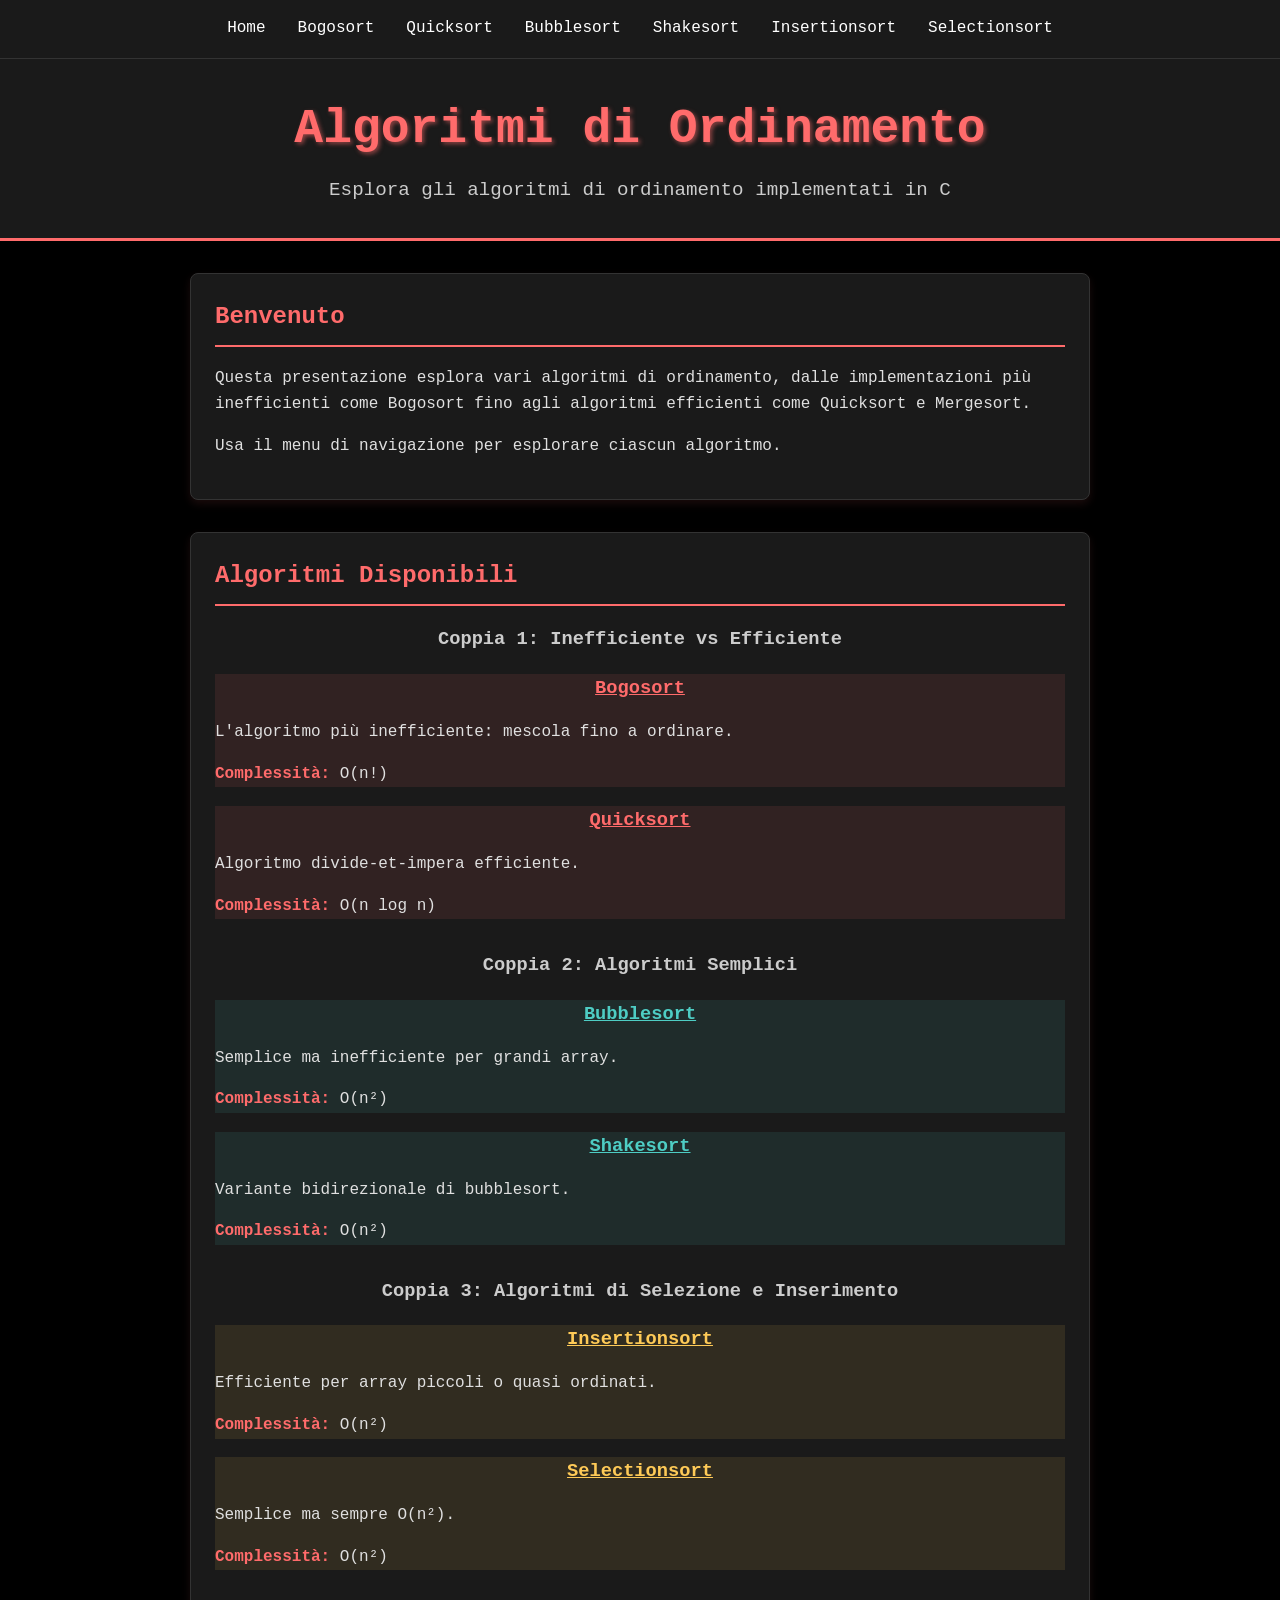
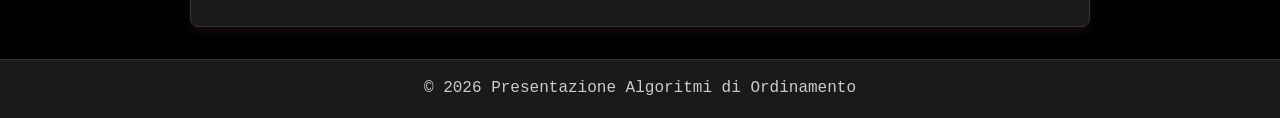
==== index.html @ a1c002b3 "tutti i file" ====
<!DOCTYPE html>
<html lang="it">
<head>
    <meta charset="UTF-8">
    <meta name="viewport" content="width=device-width, initial-scale=1.0">
    <title>Home - Algoritmi di Ordinamento</title>
    <link rel="stylesheet" href="styles.css">
</head>
<body>
    <nav>
        <ul>
            <li><a href="index.html">Home</a></li>
            <li><a href="bogosort.html">Bogosort</a></li>
            <li><a href="quicksort.html">Quicksort</a></li>
            <li><a href="bubblesort.html">Bubblesort</a></li>
            <li><a href="shakesort.html">Shakesort</a></li>
            <li><a href="insertionsort.html">Insertionsort</a></li>
            <li><a href="selectionsort.html">Selectionsort</a></li>
        </ul>
    </nav>

    <header>
        <h1>Algoritmi di Ordinamento</h1>
        <p>Esplora gli algoritmi di ordinamento implementati in C</p>
    </header>

    <main>
        <section id="introduzione">
            <h2>Benvenuto</h2>
            <p>Questa presentazione esplora vari algoritmi di ordinamento, dalle implementazioni più inefficienti come Bogosort fino agli algoritmi efficienti come Quicksort e Mergesort.</p>
            <p>Usa il menu di navigazione per esplorare ciascun algoritmo.</p>
        </section>

        <section id="algoritmi">
            <h2>Algoritmi Disponibili</h2>
            <div class="algoritmo-coppia">
                <h3>Coppia 1: Inefficiente vs Efficiente</h3>
                <div class="algoritmo-grid">
                    <div class="algoritmo-card coppia1">
                        <h3><a href="bogosort.html">Bogosort</a></h3>
                        <p>L'algoritmo più inefficiente: mescola fino a ordinare.</p>
                        <p><strong>Complessità:</strong> O(n!)</p>
                    </div>
                    <div class="algoritmo-card coppia1">
                        <h3><a href="quicksort.html">Quicksort</a></h3>
                        <p>Algoritmo divide-et-impera efficiente.</p>
                        <p><strong>Complessità:</strong> O(n log n)</p>
                    </div>
                </div>
            </div>
            <div class="algoritmo-coppia">
                <h3>Coppia 2: Algoritmi Semplici</h3>
                <div class="algoritmo-grid">
                    <div class="algoritmo-card coppia2">
                        <h3><a href="bubblesort.html">Bubblesort</a></h3>
                        <p>Semplice ma inefficiente per grandi array.</p>
                        <p><strong>Complessità:</strong> O(n²)</p>
                    </div>
                    <div class="algoritmo-card coppia2">
                        <h3><a href="shakesort.html">Shakesort</a></h3>
                        <p>Variante bidirezionale di bubblesort.</p>
                        <p><strong>Complessità:</strong> O(n²)</p>
                    </div>
                </div>
            </div>
            <div class="algoritmo-coppia">
                <h3>Coppia 3: Algoritmi di Selezione e Inserimento</h3>
                <div class="algoritmo-grid">
                    <div class="algoritmo-card coppia3">
                        <h3><a href="insertionsort.html">Insertionsort</a></h3>
                        <p>Efficiente per array piccoli o quasi ordinati.</p>
                        <p><strong>Complessità:</strong> O(n²)</p>
                    </div>
                    <div class="algoritmo-card coppia3">
                        <h3><a href="selectionsort.html">Selectionsort</a></h3>
                        <p>Semplice ma sempre O(n²).</p>
                        <p><strong>Complessità:</strong> O(n²)</p>
                    </div>
                </div>
            </div>
        </section>
    </main>

    <footer>
        <p>&copy; 2026 Presentazione Algoritmi di Ordinamento</p>
    </footer>
</body>
</html>
---- styles.css ----
/* Stili per il sito di presentazione degli algoritmi di ordinamento - Tema Scuro */

body {
    font-family: 'Courier New', monospace;
    line-height: 1.6;
    margin: 0;
    padding: 0;
    background-color: #000000;
    color: #ffffff;
}

nav {
    background-color: #1a1a1a;
    border-bottom: 1px solid #333333;
}

nav ul {
    list-style: none;
    margin: 0;
    padding: 0;
    display: flex;
    justify-content: center;
}

nav li {
    margin: 0;
}

nav a {
    display: block;
    padding: 1rem;
    color: #ffffff;
    text-decoration: none;
    transition: background-color 0.3s;
}

nav a:hover {
    background-color: #333333;
}

header {
    background-color: #1a1a1a;
    color: #ff6b6b;
    text-align: center;
    padding: 2rem 0;
    border-bottom: 3px solid #ff6b6b;
}

header h1 {
    margin: 0;
    font-size: 3rem;
    text-shadow: 2px 2px 4px rgba(255, 107, 107, 0.5);
}

header p {
    font-size: 1.2rem;
    margin: 0.5rem 0 0 0;
    color: #cccccc;
}

main {
    max-width: 900px;
    margin: 2rem auto;
    padding: 0 1rem;
}

section {
    background-color: #1a1a1a;
    margin-bottom: 2rem;
    padding: 1.5rem;
    border-radius: 8px;
    border: 1px solid #333333;
    box-shadow: 0 4px 8px rgba(255, 107, 107, 0.1);
}

section h2 {
    color: #ff6b6b;
    border-bottom: 2px solid #ff6b6b;
    padding-bottom: 0.5rem;
    margin-top: 0;
}

section p {
    margin: 1rem 0;
    color: #e0e0e0;
}

.algoritmo-coppia {
    margin-bottom: 2rem;
}

.algoritmo-coppia h3 {
    color: #cccccc;
    margin-bottom: 1rem;
    text-align: center;
}

.algoritmo-card.coppia1 {
    border-color: #ff6b6b;
    background-color: rgba(255, 107, 107, 0.1);
}

.algoritmo-card.coppia1 h3 a {
    color: #ff6b6b;
}

.algoritmo-card.coppia2 {
    border-color: #4ecdc4;
    background-color: rgba(78, 205, 196, 0.1);
}

.algoritmo-card.coppia2 h3 a {
    color: #4ecdc4;
}

.algoritmo-card.coppia3 {
    border-color: #feca57;
    background-color: rgba(254, 202, 87, 0.1);
}

.algoritmo-card.coppia3 h3 a {
    color: #feca57;
}

code {
    background-color: #2a2a2a;
    padding: 0.2rem 0.4rem;
    border-radius: 4px;
    font-family: 'Courier New', monospace;
    color: #4ecdc4;
}

pre {
    background-color: #2a2a2a;
    padding: 1rem;
    border-radius: 8px;
    overflow-x: auto;
    border: 1px solid #444444;
    margin: 1rem 0;
}

pre code {
    background-color: transparent;
    padding: 0;
    color: #4ecdc4;
}

strong {
    color: #ff6b6b;
    font-weight: bold;
}

em {
    color: #feca57;
    font-style: italic;
}

footer {
    background-color: #1a1a1a;
    color: #cccccc;
    text-align: center;
    padding: 1rem 0;
    margin-top: 2rem;
    border-top: 1px solid #333333;
}

footer p {
    margin: 0;
}

/* Visualizzazione Sorting */
#visualization-container {
    margin: 2rem 0;
    padding: 1rem;
    background-color: #1a1a1a;
    border-radius: 8px;
    border: 1px solid #333333;
}

#bars-container {
    position: relative;
    height: 300px;
    margin-bottom: 1rem;
    background-color: #000000;
    border-radius: 4px;
    overflow: hidden;
}

.bar {
    position: absolute;
    bottom: 0;
    background-color: #4ecdc4;
    border-radius: 2px 2px 0 0;
    transition: all 0.1s ease;
}

.bar.highlight {
    background-color: #ff6b6b;
    box-shadow: 0 0 10px rgba(255, 107, 107, 0.5);
}

#controls {
    display: flex;
    flex-wrap: wrap;
    gap: 1rem;
    align-items: center;
    justify-content: center;
    margin-bottom: 1rem;
}

.control-group {
    display: flex;
    flex-direction: column;
    align-items: center;
    gap: 0.5rem;
}

.control-group label {
    color: #cccccc;
    font-size: 0.9rem;
    font-family: 'Courier New', monospace;
}

.control-group input[type="range"] {
    width: 120px;
    height: 6px;
    border-radius: 3px;
    background: #444444;
    outline: none;
    -webkit-appearance: none;
}

.control-group input[type="range"]::-webkit-slider-thumb {
    -webkit-appearance: none;
    appearance: none;
    width: 16px;
    height: 16px;
    border-radius: 50%;
    background: #4ecdc4;
    cursor: pointer;
}

.control-group input[type="range"]::-moz-range-thumb {
    width: 16px;
    height: 16px;
    border-radius: 50%;
    background: #4ecdc4;
    cursor: pointer;
    border: none;
}

.control-group .value-display {
    color: #4ecdc4;
    font-size: 0.8rem;
    font-family: 'Courier New', monospace;
    min-width: 96px;
    display: inline-block;
    white-space: nowrap;
    text-align: center;
    font-variant-numeric: tabular-nums;
    letter-spacing: 0.05em;
    text-shadow: 0 0 4px rgba(63, 209, 255, 0.35);
}

.speed-control-group.on-fire .value-display {
    color: #c0ffff;
    text-shadow: 0 0 12px rgba(88, 232, 255, 0.9);
}

#controls button {
    padding: 0.5rem 1rem;
    background-color: #2a2a2a;
    color: #ffffff;
    border: 1px solid #444444;
    border-radius: 4px;
    cursor: pointer;
    font-family: 'Courier New', monospace;
    transition: background-color 0.3s;
}

.super-mode-btn {
        background: linear-gradient(90deg, transparent 0%, #1db9ff 50%, #02b7ff 100%);
        background-size: 200% 100%;
        color: #ffffff !important;
        font-weight: bold;
        font-size: 1.1rem;
        border: 2px solid #00b6ff;
        box-shadow: 0 0 24px rgba(0, 176, 255, 0.5);
        animation: superFade 3s ease-in-out infinite;
        position: relative;
        overflow: hidden;
    }

    .super-mode-btn::before {
        content: '';
        position: absolute;
        top: 0;
        right: -100%;
        width: 100%;
        height: 100%;
        background: linear-gradient(270deg, transparent, rgba(255, 255, 255, 0.6), transparent);
        transition: right 0.8s ease-in-out;
    }

    .super-mode-btn:hover::before {
        right: 100%;
    }

    .super-mode-btn:hover {
        transform: scale(1.05);
        box-shadow: 0 0 34px rgba(0, 186, 255, 0.9);
    }

    .super-mode-btn.active {
        background: linear-gradient(90deg, #00d8ff 0%, #60e7ff 50%, #00b7ff 100%);
        animation: superFadeActive 1s ease-in-out infinite;
        box-shadow: 0 0 48px rgba(0, 191, 255, 1);
    }

    .super-mode-btn::after {
        content: '';
        position: absolute;
        left: 50%;
        bottom: -6px;
        width: 30px;
        height: 16px;
        transform: translateX(-50%);
        background: radial-gradient(circle at 50% 0, rgba(196, 255, 255, 0.96), rgba(0, 168, 255, 0.5) 45%, transparent 75%);
        filter: blur(3px);
        opacity: 0;
        transition: opacity 0.25s ease;
    }

    .super-mode-btn.active::after {
        opacity: 1;
        animation: superFlame 0.45s ease-in-out infinite alternate;
    }

    @keyframes superFlame {
        from {
            transform: translateX(-50%) scale(1) translateY(0);
            opacity: 0.85;
        }
        to {
            transform: translateX(-50%) scale(1.08) translateY(3px);
            opacity: 1;
        }
    }

.cancel-btn {
    background-color: #660000;
    color: #ffffff;
    border: 2px solid #ff3333;
    box-shadow: 0 0 15px rgba(255, 51, 51, 0.5);
}

.cancel-btn:disabled {
    opacity: 0.4;
    cursor: not-allowed;
}

.speed-control-group {
    position: relative;
    width: 140px;
    padding-bottom: 28px;
}

#speed-target {
    display: none;
    position: absolute;
    bottom: 0;
    left: 0;
    width: 100%;
    height: 24px;
    margin-top: 0;
    pointer-events: none;
}

.speed-control-group.on-fire #speed-target {
    display: block;
}

#speed-line {
    display: none !important;
}

#rocket {
    position: absolute;
    left: -40px;
    top: 50%;
    transform: translateY(-50%);
    font-size: 2rem;
    opacity: 0;
    transition: opacity 0.2s ease;
    text-shadow: 0 0 10px rgba(92, 216, 255, 0.9);
}

#rocket.launch {
    animation: launchRocket 1.2s ease-in-out forwards;
    opacity: 1;
}

#fire-burst {
    position: absolute;
    width: 42px;
    height: 42px;
    border-radius: 50%;
    background: radial-gradient(circle, rgba(180, 245, 255, 1) 0%, rgba(84, 218, 255, 0.95) 35%, rgba(0, 144, 255, 0.75) 70%, transparent 100%);
    left: 92%;
    top: 50%;
    transform: translate(-50%, -50%) scale(0);
    pointer-events: none;
    box-shadow: 0 0 28px rgba(0, 180, 255, 0.8), 0 0 54px rgba(72, 220, 255, 0.35);
    border: 1px solid rgba(125, 225, 255, 0.4);
}

#fire-burst.explode {
    animation: explodeFire 0.9s ease-out forwards;
}

@keyframes launchRocket {
    0% {
        left: -48px;
        opacity: 0;
        transform: translateY(-50%) rotate(0deg);
    }
    15% {
        opacity: 1;
    }
    70% {
        left: 80%;
        opacity: 1;
        transform: translateY(-50%) rotate(10deg);
    }
    90% {
        left: 90%;
        opacity: 1;
        transform: translateY(-50%) rotate(15deg);
    }
    100% {
        left: 92%;
        opacity: 1;
        transform: translateY(-50%) rotate(15deg);
    }
}

@keyframes explodeFire {
    0% {
        transform: translate(-50%, -50%) scale(0);
        opacity: 1;
    }
    50% {
        transform: translate(-50%, -50%) scale(1.4);
        opacity: 0.8;
    }
    100% {
        transform: translate(-50%, -50%) scale(0);
        opacity: 0;
    }
}

@keyframes superFade {
    0% {
        background-position: 200% 0;
        box-shadow: 0 0 24px rgba(0, 166, 255, 0.5);
    }
    50% {
        background-position: 100% 0;
        box-shadow: 0 0 38px rgba(0, 191, 255, 0.75);
    }
    100% {
        background-position: 0% 0;
        box-shadow: 0 0 24px rgba(0, 166, 255, 0.5);
    }
}

@keyframes superFadeActive {
    0% {
        background-position: 0% 0;
        box-shadow: 0 0 48px rgba(0, 188, 255, 0.95);
        filter: brightness(1.4);
    }
    50% {
        background-position: 100% 0;
        box-shadow: 0 0 72px rgba(0, 218, 255, 1);
        filter: brightness(1.95);
    }
    100% {
        background-position: 200% 0;
        box-shadow: 0 0 48px rgba(0, 188, 255, 0.95);
        filter: brightness(1.4);
    }
}

@keyframes speedLinePulse {
    0% {
        transform: translateY(-50%) scaleX(0.98);
        box-shadow: 0 0 16px rgba(0, 166, 255, 0.5), inset 0 0 10px rgba(34, 188, 255, 0.3);
    }
    100% {
        transform: translateY(-50%) scaleX(1.02);
        box-shadow: 0 0 28px rgba(0, 210, 255, 0.85), inset 0 0 20px rgba(34, 188, 255, 0.55);
    }
}

#controls button:hover {
    background-color: #444444;
}

#status {
    color: #cccccc;
    font-style: italic;
    margin-top: 0.5rem;
}

.super-status {
    font-size: 1.5em;
    color: #00ffff;
    text-shadow: 0 0 10px #00ffff;
    font-weight: bold;
    font-style: normal;
}

/* Responsive design */
@media (max-width: 600px) {
    nav ul {
        flex-direction: column;
        align-items: center;
    }

    nav li {
        margin: 0.25rem 0;
    }

    header h1 {
        font-size: 2.5rem;
    }

    main {
        margin: 1rem auto;
        padding: 0 0.5rem;
    }

    section {
        padding: 1rem;
    }

    .algoritmo-grid {
        grid-template-columns: 1fr;
    }

    pre {
        font-size: 0.9rem;
    }

    #bars-container {
        height: 200px;
    }

    #controls {
        flex-direction: column;
        gap: 0.5rem;
    }

    .control-group {
        width: 100%;
        max-width: 250px;
    }

    .control-group input[type="range"] {
        width: 100%;
    }

    #controls button {
        width: 100%;
        max-width: 200px;
    }

    .super-mode-btn {
        font-size: 1rem !important;
        padding: 0.4rem 0.8rem !important;
    }
}
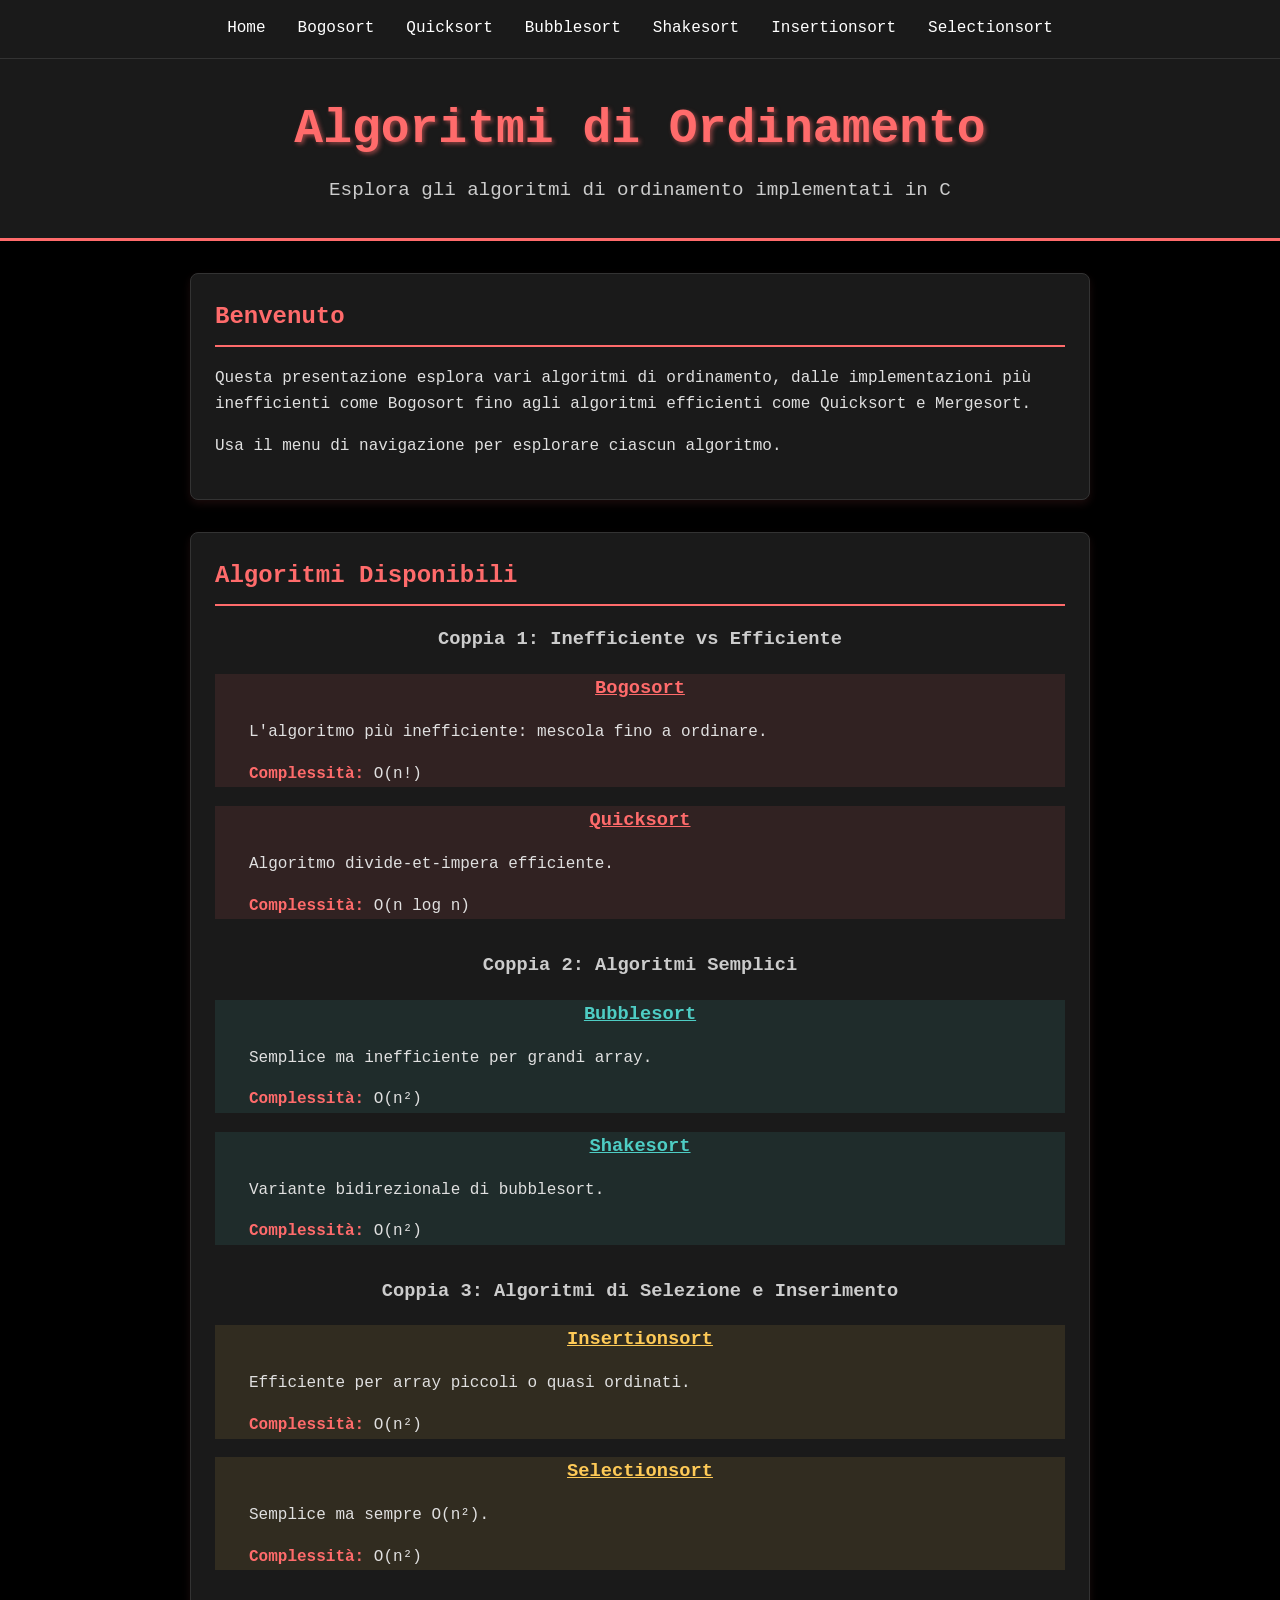
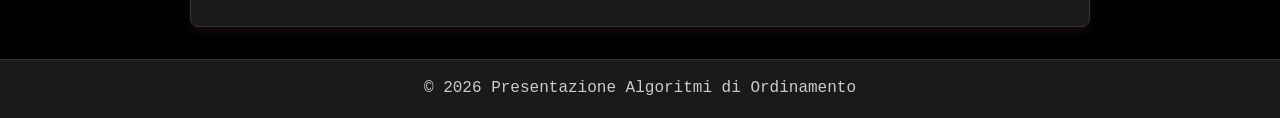
==== commit c11c6bb9: "Sistemazione margini in index" ====
--- a/index.html
+++ b/index.html
@@ -38,13 +38,13 @@
                 <div class="algoritmo-grid">
                     <div class="algoritmo-card coppia1">
                         <h3><a href="bogosort.html">Bogosort</a></h3>
-                        <p>L'algoritmo più inefficiente: mescola fino a ordinare.</p>
-                        <p><strong>Complessità:</strong> O(n!)</p>
+                        <p class="descrizione">L'algoritmo più inefficiente: mescola fino a ordinare.</p>
+                        <p class="descrizione"><strong>Complessità:</strong> O(n!)</p>
                     </div>
                     <div class="algoritmo-card coppia1">
                         <h3><a href="quicksort.html">Quicksort</a></h3>
-                        <p>Algoritmo divide-et-impera efficiente.</p>
-                        <p><strong>Complessità:</strong> O(n log n)</p>
+                        <p class="descrizione">Algoritmo divide-et-impera efficiente.</p>
+                        <p class="descrizione"><strong>Complessità:</strong> O(n log n)</p>
                     </div>
                 </div>
             </div>
@@ -53,13 +53,13 @@
                 <div class="algoritmo-grid">
                     <div class="algoritmo-card coppia2">
                         <h3><a href="bubblesort.html">Bubblesort</a></h3>
-                        <p>Semplice ma inefficiente per grandi array.</p>
-                        <p><strong>Complessità:</strong> O(n²)</p>
+                        <p class="descrizione">Semplice ma inefficiente per grandi array.</p>
+                        <p class="descrizione"><strong>Complessità:</strong> O(n²)</p>
                     </div>
                     <div class="algoritmo-card coppia2">
                         <h3><a href="shakesort.html">Shakesort</a></h3>
-                        <p>Variante bidirezionale di bubblesort.</p>
-                        <p><strong>Complessità:</strong> O(n²)</p>
+                        <p class="descrizione">Variante bidirezionale di bubblesort.</p>
+                        <p class="descrizione"><strong>Complessità:</strong> O(n²)</p>
                     </div>
                 </div>
             </div>
@@ -68,13 +68,13 @@
                 <div class="algoritmo-grid">
                     <div class="algoritmo-card coppia3">
                         <h3><a href="insertionsort.html">Insertionsort</a></h3>
-                        <p>Efficiente per array piccoli o quasi ordinati.</p>
-                        <p><strong>Complessità:</strong> O(n²)</p>
+                        <p class="descrizione">Efficiente per array piccoli o quasi ordinati.</p>
+                        <p class="descrizione"><strong>Complessità:</strong> O(n²)</p>
                     </div>
                     <div class="algoritmo-card coppia3">
                         <h3><a href="selectionsort.html">Selectionsort</a></h3>
-                        <p>Semplice ma sempre O(n²).</p>
-                        <p><strong>Complessità:</strong> O(n²)</p>
+                        <p class="descrizione">Semplice ma sempre O(n²).</p>
+                        <p class="descrizione"><strong>Complessità:</strong> O(n²)</p>
                     </div>
                 </div>
             </div>
--- a/styles.css
+++ b/styles.css
@@ -227,7 +227,6 @@
     border-radius: 3px;
     background: #444444;
     outline: none;
-    -webkit-appearance: none;
 }
 
 .control-group input[type="range"]::-webkit-slider-thumb {
@@ -580,4 +579,8 @@
         font-size: 1rem !important;
         padding: 0.4rem 0.8rem !important;
     }
+}
+
+.descrizione{
+    margin-left: 4%;
 }
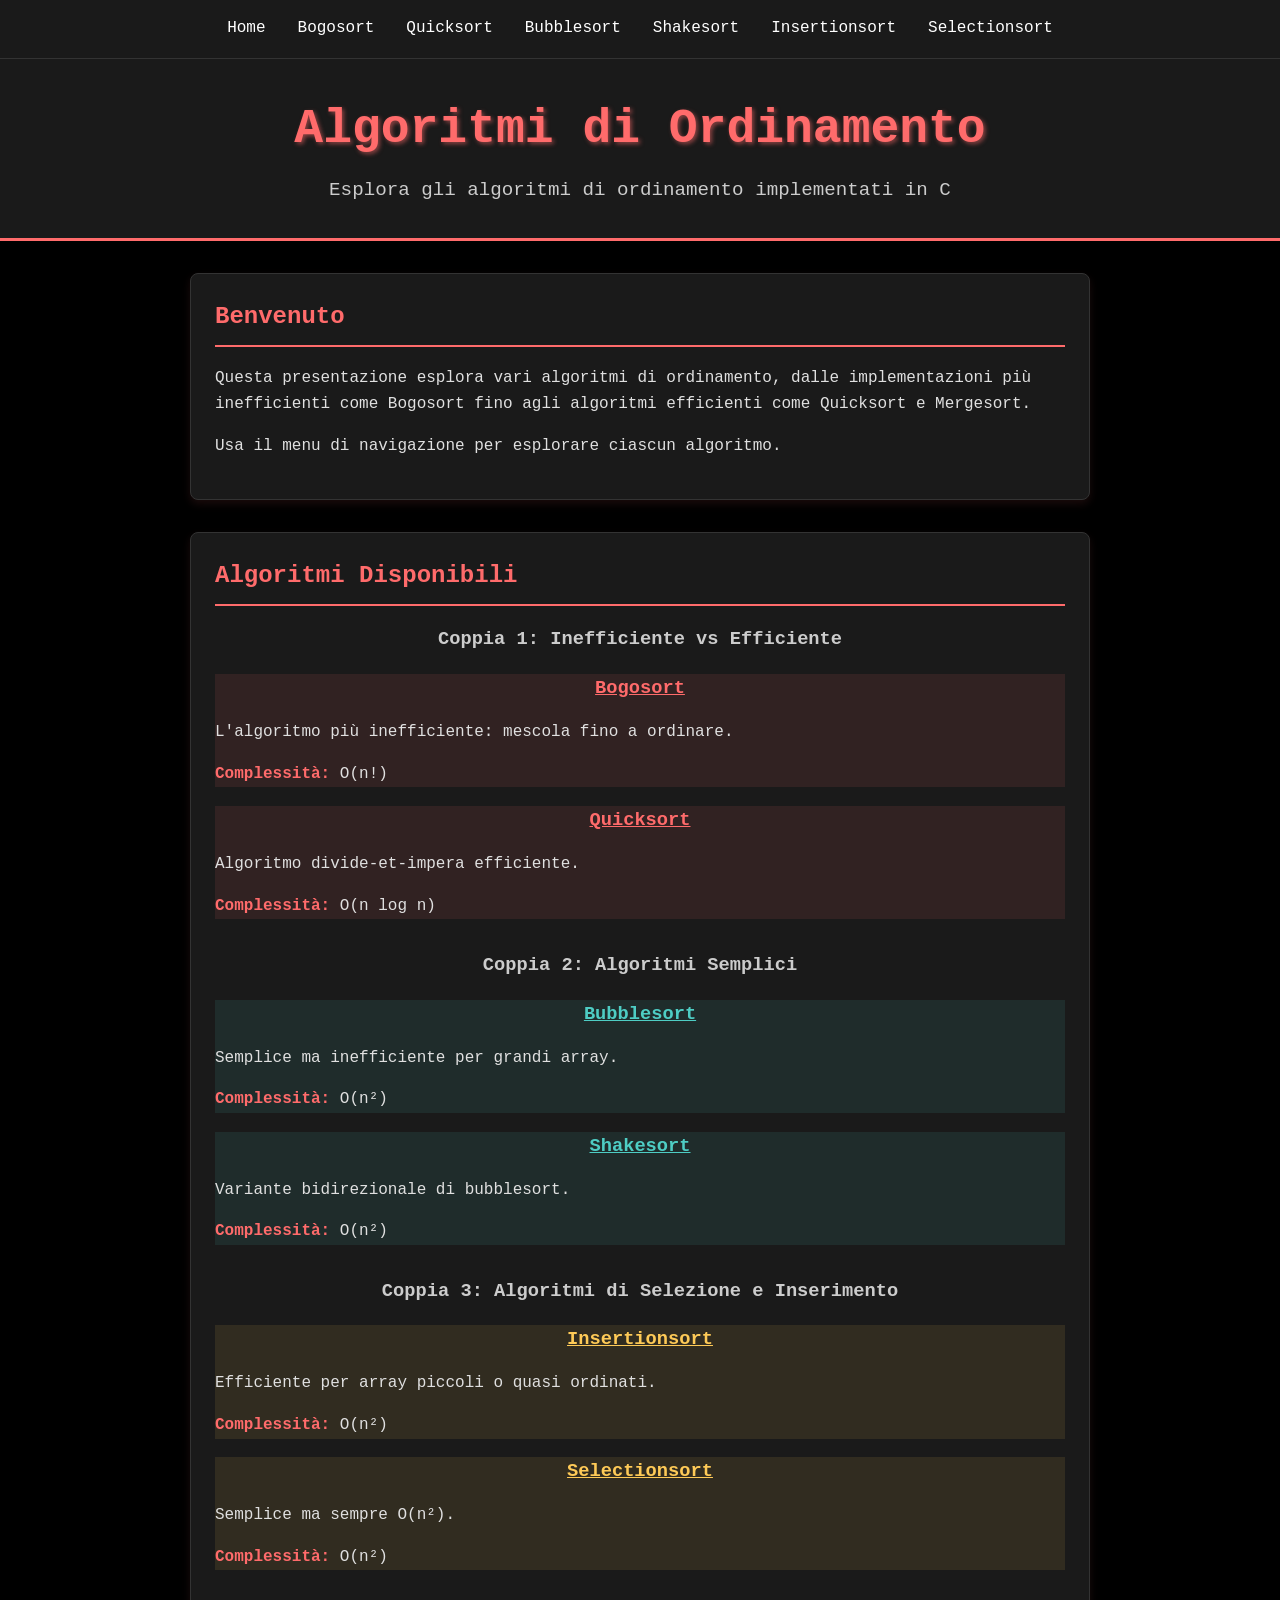
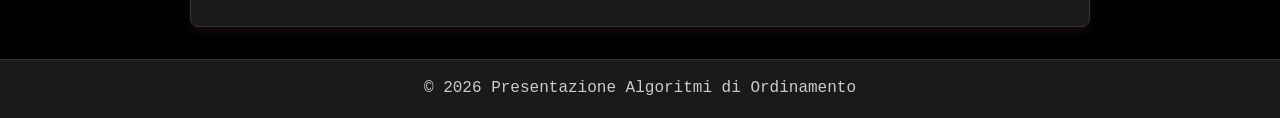
==== commit 04ae6b48: "nuovo branch per sicurezza" ====
--- a/index.html
+++ b/index.html
@@ -38,13 +38,13 @@
                 <div class="algoritmo-grid">
                     <div class="algoritmo-card coppia1">
                         <h3><a href="bogosort.html">Bogosort</a></h3>
-                        <p class="descrizione">L'algoritmo più inefficiente: mescola fino a ordinare.</p>
-                        <p class="descrizione"><strong>Complessità:</strong> O(n!)</p>
+                        <p>L'algoritmo più inefficiente: mescola fino a ordinare.</p>
+                        <p><strong>Complessità:</strong> O(n!)</p>
                     </div>
                     <div class="algoritmo-card coppia1">
                         <h3><a href="quicksort.html">Quicksort</a></h3>
-                        <p class="descrizione">Algoritmo divide-et-impera efficiente.</p>
-                        <p class="descrizione"><strong>Complessità:</strong> O(n log n)</p>
+                        <p>Algoritmo divide-et-impera efficiente.</p>
+                        <p><strong>Complessità:</strong> O(n log n)</p>
                     </div>
                 </div>
             </div>
@@ -53,13 +53,13 @@
                 <div class="algoritmo-grid">
                     <div class="algoritmo-card coppia2">
                         <h3><a href="bubblesort.html">Bubblesort</a></h3>
-                        <p class="descrizione">Semplice ma inefficiente per grandi array.</p>
-                        <p class="descrizione"><strong>Complessità:</strong> O(n²)</p>
+                        <p>Semplice ma inefficiente per grandi array.</p>
+                        <p><strong>Complessità:</strong> O(n²)</p>
                     </div>
                     <div class="algoritmo-card coppia2">
                         <h3><a href="shakesort.html">Shakesort</a></h3>
-                        <p class="descrizione">Variante bidirezionale di bubblesort.</p>
-                        <p class="descrizione"><strong>Complessità:</strong> O(n²)</p>
+                        <p>Variante bidirezionale di bubblesort.</p>
+                        <p><strong>Complessità:</strong> O(n²)</p>
                     </div>
                 </div>
             </div>
@@ -68,13 +68,13 @@
                 <div class="algoritmo-grid">
                     <div class="algoritmo-card coppia3">
                         <h3><a href="insertionsort.html">Insertionsort</a></h3>
-                        <p class="descrizione">Efficiente per array piccoli o quasi ordinati.</p>
-                        <p class="descrizione"><strong>Complessità:</strong> O(n²)</p>
+                        <p>Efficiente per array piccoli o quasi ordinati.</p>
+                        <p><strong>Complessità:</strong> O(n²)</p>
                     </div>
                     <div class="algoritmo-card coppia3">
                         <h3><a href="selectionsort.html">Selectionsort</a></h3>
-                        <p class="descrizione">Semplice ma sempre O(n²).</p>
-                        <p class="descrizione"><strong>Complessità:</strong> O(n²)</p>
+                        <p>Semplice ma sempre O(n²).</p>
+                        <p><strong>Complessità:</strong> O(n²)</p>
                     </div>
                 </div>
             </div>
--- a/styles.css
+++ b/styles.css
@@ -1,4 +1,166 @@
 /* Stili per il sito di presentazione degli algoritmi di ordinamento - Tema Scuro */
+
+/* ═══════════════════════════════════════════════════
+   BOGOSORT-SPECIFIC EFFECTS (moved from bogosort.html)
+   ═══════════════════════════════════════════════════ */
+
+/* ═══════════════════════════════════════════════════
+   FREE-FLYING ROCKET  (position:fixed, full viewport)
+   CSS vars --tx / --ty set by JS from getBoundingClientRect
+══════════════════════════════════════════════════════ */
+.fly-rocket-el {
+    position: fixed;
+    font-size: 3.4rem;
+    z-index: 9999;
+    pointer-events: none;
+    transform-origin: center center;
+    will-change: transform, opacity, filter;
+    filter:
+        drop-shadow(0 0 16px #ffcc00)
+        drop-shadow(0 0 32px #ff6600)
+        drop-shadow(0 0  8px #ffffff);
+    animation: flyRocketPath 2.1s cubic-bezier(0.22, 0.61, 0.36, 1) forwards;
+}
+
+@keyframes flyRocketPath {
+    /* ── Enter from the left ── */
+    0%  {
+        transform: translate(0px, 0px) rotate(-20deg) scale(1.7);
+        opacity: 0;
+        filter: drop-shadow(0 0 6px #ffcc00);
+    }
+    4%  { opacity: 1; }
+
+    /* ── Climb hard, arcing upward ── */
+    20% {
+        transform: translate(calc(var(--tx)*0.18), -240px) rotate(-85deg) scale(2.1);
+        filter: drop-shadow(0 0 20px #ffcc00) drop-shadow(0 0 40px #ff4400);
+    }
+
+    /* ── Crest — tip over the top ── */
+    40% {
+        transform: translate(calc(var(--tx)*0.46), -310px) rotate(-180deg) scale(2.2);
+        filter: drop-shadow(0 0 26px #ff9900) drop-shadow(0 0 52px #ff2200);
+    }
+
+    /* ── Diving, picking up speed ── */
+    62% {
+        transform: translate(calc(var(--tx)*0.74), calc(var(--ty)*0.15 - 100px)) rotate(-255deg) scale(1.8);
+        filter: drop-shadow(0 0 22px #ff6600) drop-shadow(0 0 44px #ff0000);
+    }
+
+    /* ── Final approach, screaming toward target ── */
+    85% {
+        transform: translate(calc(var(--tx)*0.94), calc(var(--ty)*0.88)) rotate(-300deg) scale(1.2);
+        filter: drop-shadow(0 0 30px #ff4400) drop-shadow(0 0 60px #ff0000) drop-shadow(0 0 10px #fff);
+    }
+
+    /* ── IMPACT ── */
+    100% {
+        transform: translate(var(--tx), var(--ty)) rotate(-330deg) scale(0.04);
+        opacity: 0;
+        filter: drop-shadow(0 0 60px #ffffff);
+    }
+}
+
+/* ═══════════════════════════════════════════════════
+   CRASH FLASH  (full-screen radial burst)
+══════════════════════════════════════════════════════ */
+.crash-flash-el {
+    position: fixed;
+    inset: 0;
+    background: rgba(56, 198, 255, 0.88);
+    z-index: 9998;
+    pointer-events: none;
+    animation: crashFlash 0.45s ease-out forwards;
+}
+@keyframes crashFlash {
+    0%   { opacity: 1; }
+    30%  { opacity: 0.5; }
+    100% { opacity: 0; }
+}
+
+/* ═══════════════════════════════════════════════════
+   CONTAINER SHAKE
+══════════════════════════════════════════════════════ */
+@keyframes containerShake {
+    0%,100% { transform: translate(0,0) rotate(0deg); }
+    8%  { transform: translate(-9px,-6px) rotate(-1.5deg); }
+    18% { transform: translate(11px, 7px) rotate( 1.2deg); }
+    27% { transform: translate(-7px, 5px) rotate(-0.9deg); }
+    36% { transform: translate( 9px,-6px) rotate( 0.9deg); }
+    46% { transform: translate(-6px, 4px) rotate(-0.5deg); }
+    55% { transform: translate( 6px,-3px) rotate( 0.5deg); }
+    66% { transform: translate(-4px, 2px) rotate(-0.3deg); }
+    77% { transform: translate( 3px,-2px) rotate( 0.2deg); }
+    88% { transform: translate(-1px, 1px) rotate(-0.1deg); }
+}
+#visualization-container.shaking {
+    animation: containerShake 0.7s ease-out forwards;
+}
+
+/* ═══════════════════════════════════════════════════
+   SPARKS
+══════════════════════════════════════════════════════ */
+.spark-el {
+    position: fixed;
+    border-radius: 50%;
+    pointer-events: none;
+    z-index: 9997;
+    animation: sparkFly var(--sdur, 0.75s) ease-out forwards;
+}
+@keyframes sparkFly {
+    0%   { transform: translate(0,0) scale(1.4); opacity: 1; }
+    55%  { opacity: 0.8; }
+    100% { transform: translate(var(--sx), var(--sy)) scale(0); opacity: 0; }
+}
+
+/* ═══════════════════════════════════════════════════
+   SLIDER ON FIRE — hide original speed target + line
+══════════════════════════════════════════════════════ */
+.speed-control-group.on-fire #speed-target { display: none; }
+
+.speed-control-group.on-fire #speed {
+    animation: sliderFireGlow 0.32s ease-in-out infinite alternate;
+    filter: drop-shadow(0 0 10px #43d8ff) drop-shadow(0 0 20px rgba(58, 216, 255, 0.8));
+}
+@keyframes sliderFireGlow {
+    from { filter: drop-shadow(0 0 8px #3ad8ff) drop-shadow(0 0 16px rgba(62, 213, 255, 0.7)); }
+    to   { filter: drop-shadow(0 0 18px #6bf2ff) drop-shadow(0 0 32px rgba(95, 240, 255, 0.9)); }
+}
+
+/* ═══════════════════════════════════════════════════
+   FLAME PARTICLES above slider
+══════════════════════════════════════════════════════ */
+#flames-wrapper {
+    display: none;
+    position: absolute;
+    left: -4px;
+    right: -4px;
+    top: 18px;
+    height: 56px;
+    transform: translateY(-100%);
+    pointer-events: none;
+    z-index: 20;
+    overflow: visible;
+    align-items: flex-end;
+    justify-content: space-around;
+}
+.speed-control-group.on-fire #flames-wrapper { display: flex; }
+
+.flame-p {
+    border-radius: 50% 50% 20% 20%;
+    background: linear-gradient(to top, rgba(34, 177, 255, 1) 0%, rgba(52, 219, 255, 1) 35%, rgba(172, 244, 255, 0.8) 72%, rgba(118, 233, 255, 0) 100%);
+    box-shadow: inset 0 0 8px rgba(59, 214, 255, 0.9), 0 0 18px rgba(44, 181, 255, 0.55);
+    transform-origin: bottom center;
+    animation: flameDance var(--fdur,0.4s) ease-in-out var(--fdel,0s) infinite alternate;
+    width: 11px;
+}
+@keyframes flameDance {
+    from { transform: scaleY(1)    scaleX(1)    rotate(var(--fr1,-5deg)); opacity: 1; }
+    to   { transform: scaleY(0.50) scaleX(0.68) rotate(var(--fr2, 5deg)); opacity: 0.5; }
+}
+
 
 body {
     font-family: 'Courier New', monospace;
@@ -227,6 +389,7 @@
     border-radius: 3px;
     background: #444444;
     outline: none;
+    -webkit-appearance: none;
 }
 
 .control-group input[type="range"]::-webkit-slider-thumb {
@@ -579,8 +742,4 @@
         font-size: 1rem !important;
         padding: 0.4rem 0.8rem !important;
     }
-}
-
-.descrizione{
-    margin-left: 4%;
 }
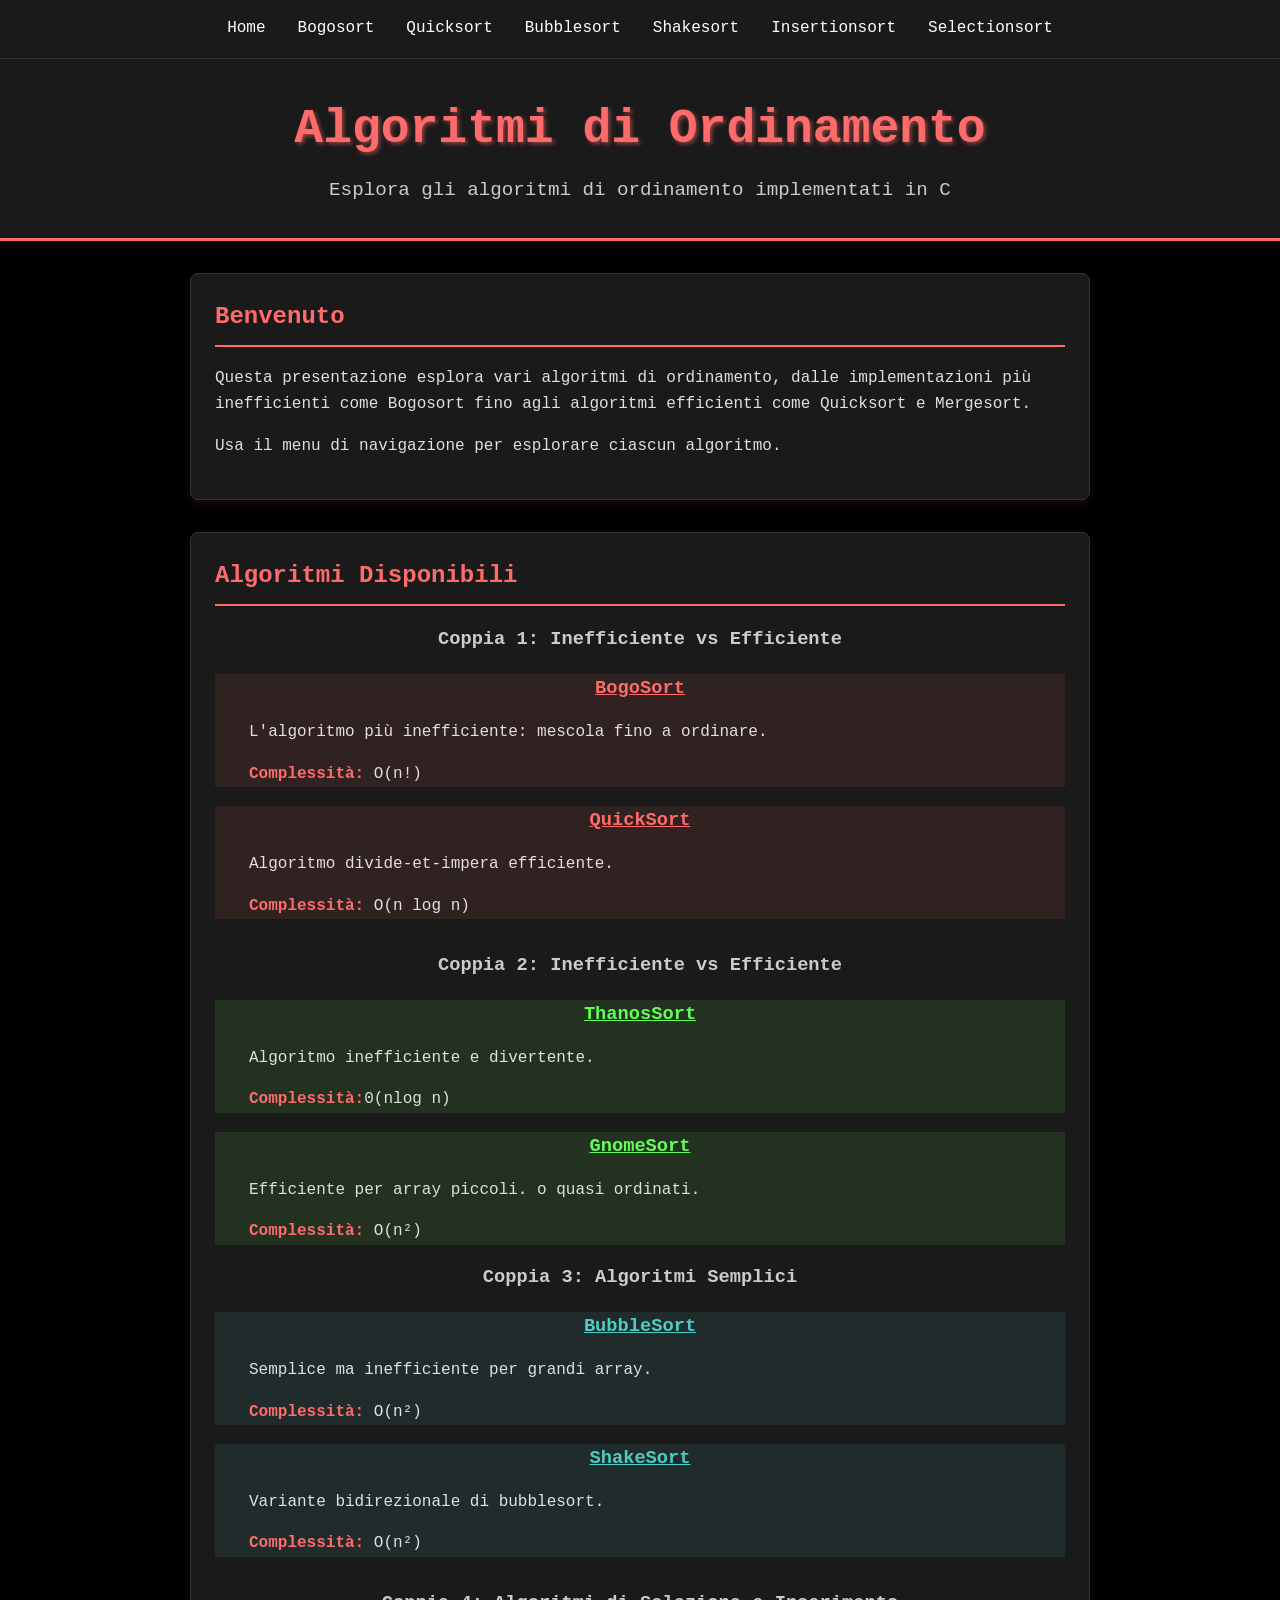
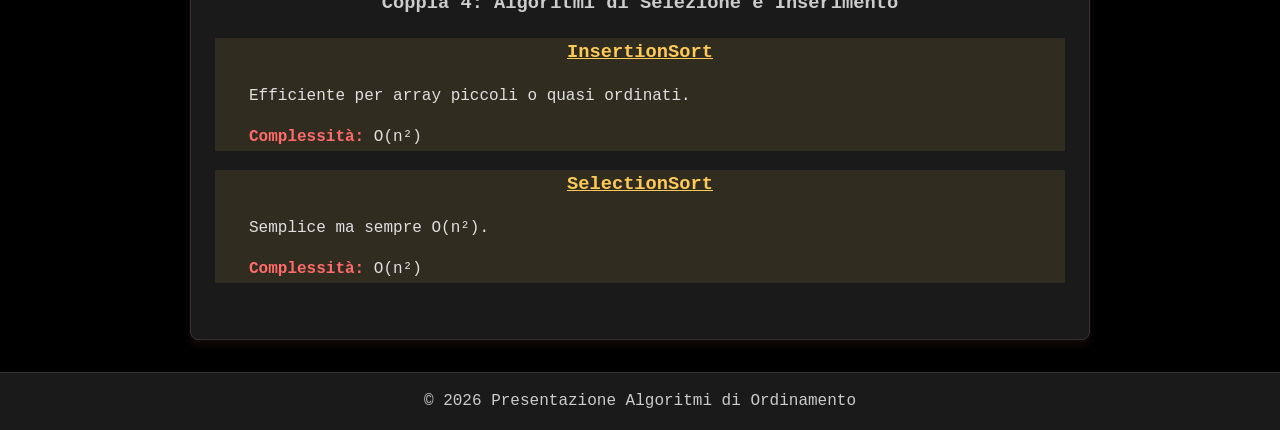
==== commit 494cf507: "Changes and plan" ====
--- a/index.html
+++ b/index.html
@@ -37,46 +37,63 @@
                 <h3>Coppia 1: Inefficiente vs Efficiente</h3>
                 <div class="algoritmo-grid">
                     <div class="algoritmo-card coppia1">
-                        <h3><a href="bogosort.html">Bogosort</a></h3>
-                        <p>L'algoritmo più inefficiente: mescola fino a ordinare.</p>
-                        <p><strong>Complessità:</strong> O(n!)</p>
+                        <h3><a href="bogosort.html">BogoSort</a></h3>
+                        <p class="descrizione">L'algoritmo più inefficiente: mescola fino a ordinare.</p>
+                        <p class="descrizione"><strong>Complessità:</strong> O(n!)</p>
                     </div>
                     <div class="algoritmo-card coppia1">
-                        <h3><a href="quicksort.html">Quicksort</a></h3>
-                        <p>Algoritmo divide-et-impera efficiente.</p>
-                        <p><strong>Complessità:</strong> O(n log n)</p>
+                        <h3><a href="quicksort.html">QuickSort</a></h3>
+                        <p class="descrizione">Algoritmo divide-et-impera efficiente.</p>
+                        <p class="descrizione"><strong>Complessità:</strong> O(n log n)</p>
                     </div>
                 </div>
             </div>
             <div class="algoritmo-coppia">
-                <h3>Coppia 2: Algoritmi Semplici</h3>
+                <h3>Coppia 2: Inefficiente vs Efficiente</h3>
+                <div class="algoritmo-grid">
+                    <div class="algoritmo-card coppia4">
+                        <h3><a href="thanossort.html">ThanosSort</a></h3>
+                        <p class="descrizione">Algoritmo inefficiente e divertente.</p>
+                        <p class="descrizione"><strong>Complessità:</strong>0(nlog n)</p>
+                    </div>                                                               
+                    <div class="algoritmo-card coppia4">
+                        <h3><a href="gnomesort.html">GnomeSort</a></h3>
+                        <p class="descrizione">Efficiente per array piccoli. o quasi ordinati.</p>
+                        <p class="descrizione"><strong>Complessità:</strong> O(n²)</p>
+                    </div>
+                    
+                </div>
+            <div class="algoritmo-coppia">
+                <h3>Coppia 3: Algoritmi Semplici</h3>
                 <div class="algoritmo-grid">
                     <div class="algoritmo-card coppia2">
-                        <h3><a href="bubblesort.html">Bubblesort</a></h3>
-                        <p>Semplice ma inefficiente per grandi array.</p>
-                        <p><strong>Complessità:</strong> O(n²)</p>
+                        <h3><a href="bubblesort.html">BubbleSort</a></h3>
+                        <p class="descrizione">Semplice ma inefficiente per grandi array.</p>
+                        <p class="descrizione"><strong>Complessità:</strong> O(n²)</p>
                     </div>
                     <div class="algoritmo-card coppia2">
-                        <h3><a href="shakesort.html">Shakesort</a></h3>
-                        <p>Variante bidirezionale di bubblesort.</p>
-                        <p><strong>Complessità:</strong> O(n²)</p>
+                        <h3><a href="shakesort.html">ShakeSort</a></h3>
+                        <p class="descrizione">Variante bidirezionale di bubblesort.</p>
+                        <p class="descrizione"><strong>Complessità:</strong> O(n²)</p>
                     </div>
                 </div>
             </div>
             <div class="algoritmo-coppia">
-                <h3>Coppia 3: Algoritmi di Selezione e Inserimento</h3>
+                <h3>Coppia 4: Algoritmi di Selezione e Inserimento</h3>
                 <div class="algoritmo-grid">
                     <div class="algoritmo-card coppia3">
-                        <h3><a href="insertionsort.html">Insertionsort</a></h3>
-                        <p>Efficiente per array piccoli o quasi ordinati.</p>
-                        <p><strong>Complessità:</strong> O(n²)</p>
+                        <h3><a href="insertionsort.html">InsertionSort</a></h3>
+                        <p class="descrizione">Efficiente per array piccoli o quasi ordinati.</p>
+                        <p class="descrizione"><strong>Complessità:</strong> O(n²)</p>
                     </div>
                     <div class="algoritmo-card coppia3">
-                        <h3><a href="selectionsort.html">Selectionsort</a></h3>
-                        <p>Semplice ma sempre O(n²).</p>
-                        <p><strong>Complessità:</strong> O(n²)</p>
+                        <h3><a href="selectionsort.html">SelectionSort</a></h3>
+                        <p class="descrizione">Semplice ma sempre O(n²).</p>
+                        <p class="descrizione"><strong>Complessità:</strong> O(n²)</p>
                     </div>
                 </div>
+            </div>
+            
             </div>
         </section>
     </main>
--- a/styles.css
+++ b/styles.css
@@ -1,166 +1,4 @@
 /* Stili per il sito di presentazione degli algoritmi di ordinamento - Tema Scuro */
-
-/* ═══════════════════════════════════════════════════
-   BOGOSORT-SPECIFIC EFFECTS (moved from bogosort.html)
-   ═══════════════════════════════════════════════════ */
-
-/* ═══════════════════════════════════════════════════
-   FREE-FLYING ROCKET  (position:fixed, full viewport)
-   CSS vars --tx / --ty set by JS from getBoundingClientRect
-══════════════════════════════════════════════════════ */
-.fly-rocket-el {
-    position: fixed;
-    font-size: 3.4rem;
-    z-index: 9999;
-    pointer-events: none;
-    transform-origin: center center;
-    will-change: transform, opacity, filter;
-    filter:
-        drop-shadow(0 0 16px #ffcc00)
-        drop-shadow(0 0 32px #ff6600)
-        drop-shadow(0 0  8px #ffffff);
-    animation: flyRocketPath 2.1s cubic-bezier(0.22, 0.61, 0.36, 1) forwards;
-}
-
-@keyframes flyRocketPath {
-    /* ── Enter from the left ── */
-    0%  {
-        transform: translate(0px, 0px) rotate(-20deg) scale(1.7);
-        opacity: 0;
-        filter: drop-shadow(0 0 6px #ffcc00);
-    }
-    4%  { opacity: 1; }
-
-    /* ── Climb hard, arcing upward ── */
-    20% {
-        transform: translate(calc(var(--tx)*0.18), -240px) rotate(-85deg) scale(2.1);
-        filter: drop-shadow(0 0 20px #ffcc00) drop-shadow(0 0 40px #ff4400);
-    }
-
-    /* ── Crest — tip over the top ── */
-    40% {
-        transform: translate(calc(var(--tx)*0.46), -310px) rotate(-180deg) scale(2.2);
-        filter: drop-shadow(0 0 26px #ff9900) drop-shadow(0 0 52px #ff2200);
-    }
-
-    /* ── Diving, picking up speed ── */
-    62% {
-        transform: translate(calc(var(--tx)*0.74), calc(var(--ty)*0.15 - 100px)) rotate(-255deg) scale(1.8);
-        filter: drop-shadow(0 0 22px #ff6600) drop-shadow(0 0 44px #ff0000);
-    }
-
-    /* ── Final approach, screaming toward target ── */
-    85% {
-        transform: translate(calc(var(--tx)*0.94), calc(var(--ty)*0.88)) rotate(-300deg) scale(1.2);
-        filter: drop-shadow(0 0 30px #ff4400) drop-shadow(0 0 60px #ff0000) drop-shadow(0 0 10px #fff);
-    }
-
-    /* ── IMPACT ── */
-    100% {
-        transform: translate(var(--tx), var(--ty)) rotate(-330deg) scale(0.04);
-        opacity: 0;
-        filter: drop-shadow(0 0 60px #ffffff);
-    }
-}
-
-/* ═══════════════════════════════════════════════════
-   CRASH FLASH  (full-screen radial burst)
-══════════════════════════════════════════════════════ */
-.crash-flash-el {
-    position: fixed;
-    inset: 0;
-    background: rgba(56, 198, 255, 0.88);
-    z-index: 9998;
-    pointer-events: none;
-    animation: crashFlash 0.45s ease-out forwards;
-}
-@keyframes crashFlash {
-    0%   { opacity: 1; }
-    30%  { opacity: 0.5; }
-    100% { opacity: 0; }
-}
-
-/* ═══════════════════════════════════════════════════
-   CONTAINER SHAKE
-══════════════════════════════════════════════════════ */
-@keyframes containerShake {
-    0%,100% { transform: translate(0,0) rotate(0deg); }
-    8%  { transform: translate(-9px,-6px) rotate(-1.5deg); }
-    18% { transform: translate(11px, 7px) rotate( 1.2deg); }
-    27% { transform: translate(-7px, 5px) rotate(-0.9deg); }
-    36% { transform: translate( 9px,-6px) rotate( 0.9deg); }
-    46% { transform: translate(-6px, 4px) rotate(-0.5deg); }
-    55% { transform: translate( 6px,-3px) rotate( 0.5deg); }
-    66% { transform: translate(-4px, 2px) rotate(-0.3deg); }
-    77% { transform: translate( 3px,-2px) rotate( 0.2deg); }
-    88% { transform: translate(-1px, 1px) rotate(-0.1deg); }
-}
-#visualization-container.shaking {
-    animation: containerShake 0.7s ease-out forwards;
-}
-
-/* ═══════════════════════════════════════════════════
-   SPARKS
-══════════════════════════════════════════════════════ */
-.spark-el {
-    position: fixed;
-    border-radius: 50%;
-    pointer-events: none;
-    z-index: 9997;
-    animation: sparkFly var(--sdur, 0.75s) ease-out forwards;
-}
-@keyframes sparkFly {
-    0%   { transform: translate(0,0) scale(1.4); opacity: 1; }
-    55%  { opacity: 0.8; }
-    100% { transform: translate(var(--sx), var(--sy)) scale(0); opacity: 0; }
-}
-
-/* ═══════════════════════════════════════════════════
-   SLIDER ON FIRE — hide original speed target + line
-══════════════════════════════════════════════════════ */
-.speed-control-group.on-fire #speed-target { display: none; }
-
-.speed-control-group.on-fire #speed {
-    animation: sliderFireGlow 0.32s ease-in-out infinite alternate;
-    filter: drop-shadow(0 0 10px #43d8ff) drop-shadow(0 0 20px rgba(58, 216, 255, 0.8));
-}
-@keyframes sliderFireGlow {
-    from { filter: drop-shadow(0 0 8px #3ad8ff) drop-shadow(0 0 16px rgba(62, 213, 255, 0.7)); }
-    to   { filter: drop-shadow(0 0 18px #6bf2ff) drop-shadow(0 0 32px rgba(95, 240, 255, 0.9)); }
-}
-
-/* ═══════════════════════════════════════════════════
-   FLAME PARTICLES above slider
-══════════════════════════════════════════════════════ */
-#flames-wrapper {
-    display: none;
-    position: absolute;
-    left: -4px;
-    right: -4px;
-    top: 18px;
-    height: 56px;
-    transform: translateY(-100%);
-    pointer-events: none;
-    z-index: 20;
-    overflow: visible;
-    align-items: flex-end;
-    justify-content: space-around;
-}
-.speed-control-group.on-fire #flames-wrapper { display: flex; }
-
-.flame-p {
-    border-radius: 50% 50% 20% 20%;
-    background: linear-gradient(to top, rgba(34, 177, 255, 1) 0%, rgba(52, 219, 255, 1) 35%, rgba(172, 244, 255, 0.8) 72%, rgba(118, 233, 255, 0) 100%);
-    box-shadow: inset 0 0 8px rgba(59, 214, 255, 0.9), 0 0 18px rgba(44, 181, 255, 0.55);
-    transform-origin: bottom center;
-    animation: flameDance var(--fdur,0.4s) ease-in-out var(--fdel,0s) infinite alternate;
-    width: 11px;
-}
-@keyframes flameDance {
-    from { transform: scaleY(1)    scaleX(1)    rotate(var(--fr1,-5deg)); opacity: 1; }
-    to   { transform: scaleY(0.50) scaleX(0.68) rotate(var(--fr2, 5deg)); opacity: 0.5; }
-}
-
 
 body {
     font-family: 'Courier New', monospace;
@@ -283,6 +121,15 @@
 .algoritmo-card.coppia3 h3 a {
     color: #feca57;
 }
+.algoritmo-card.coppia4 {
+    border-color: #62fe57;
+    background-color: rgba(123, 254, 87, 0.1);
+}
+
+.algoritmo-card.coppia4 h3 a {
+    color: #62fe57;
+}
+
 
 code {
     background-color: #2a2a2a;
@@ -742,4 +589,8 @@
         font-size: 1rem !important;
         padding: 0.4rem 0.8rem !important;
     }
+}
+
+.descrizione{
+    margin-left: 4%;
 }
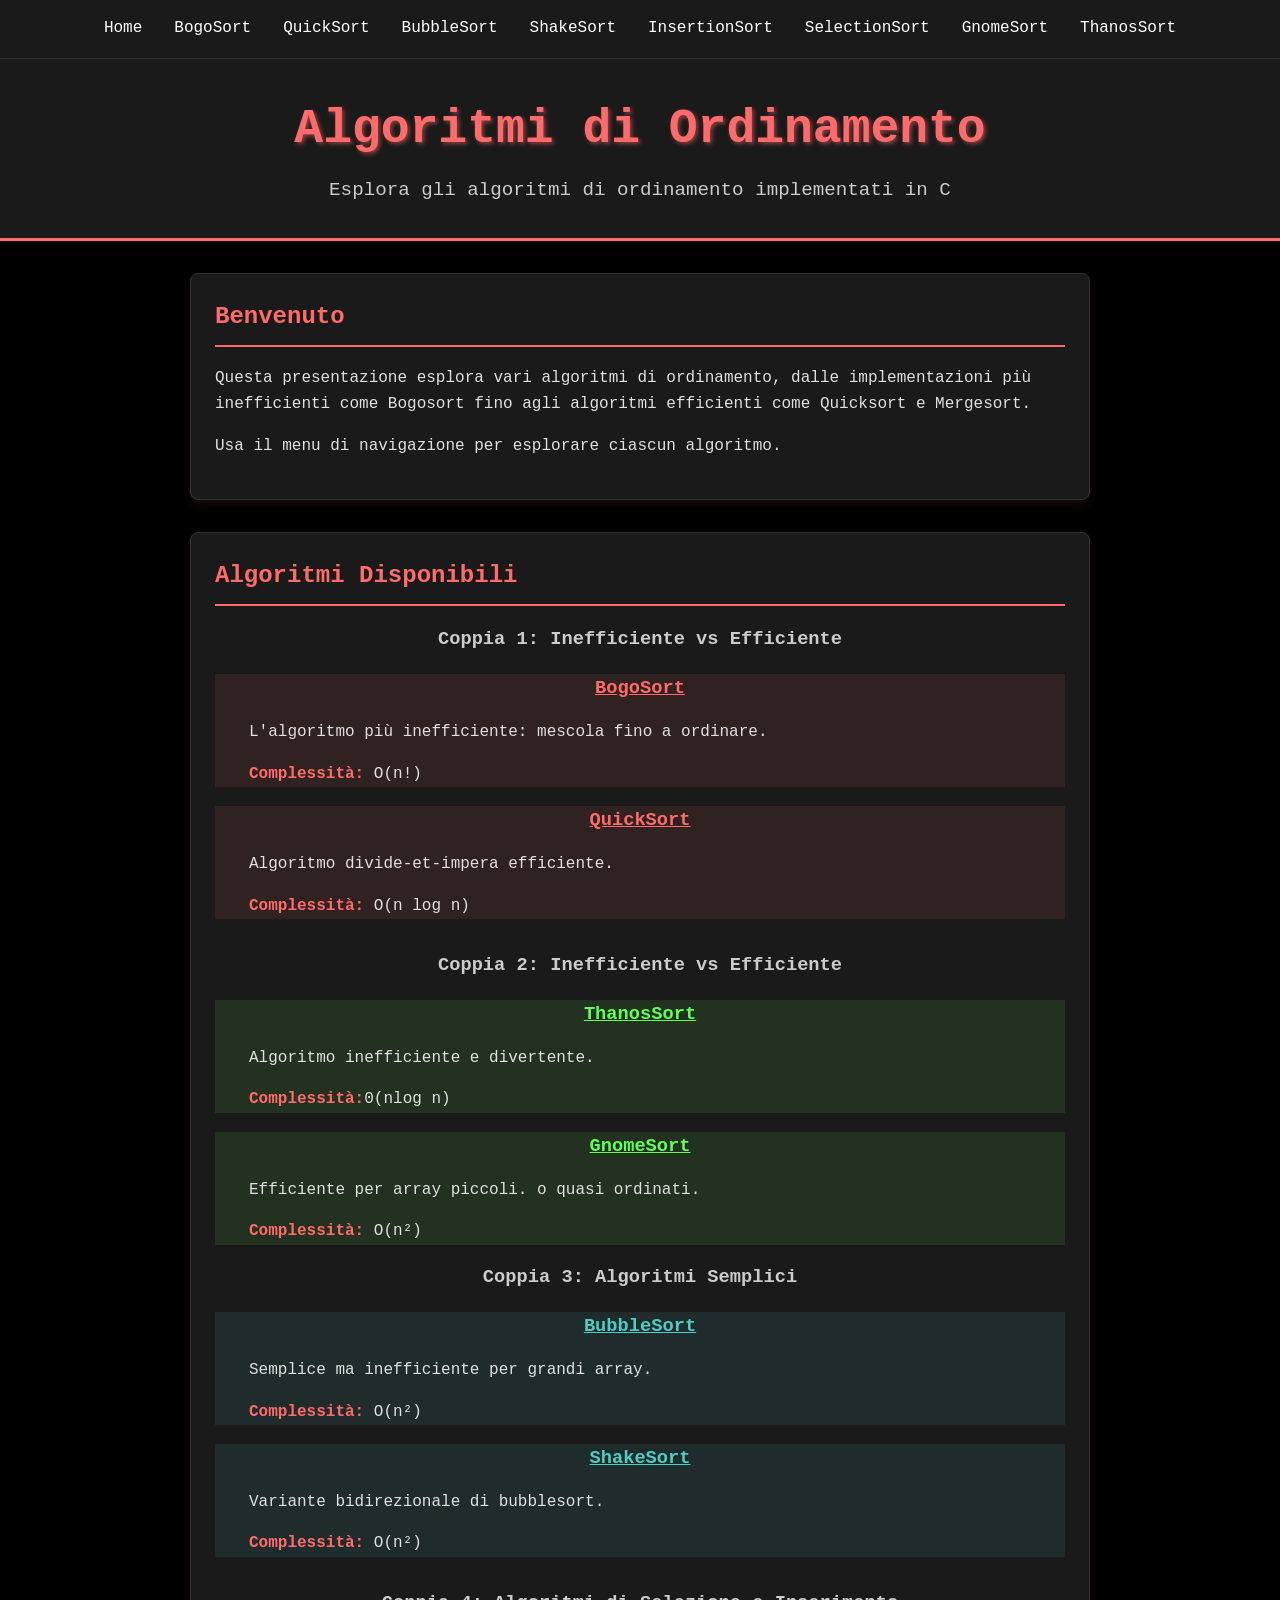
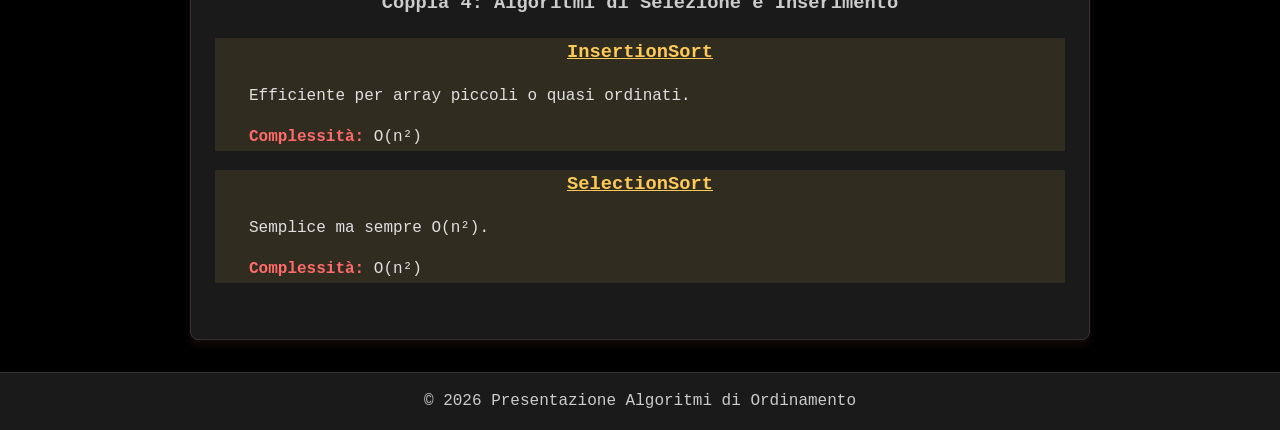
==== commit 380d0363: "Merge b6e0cc2af9a8849578bd41af44e04c990db369e4 into 19f864e3cf36cc7451e9e8db9d3bf7ae1d1109f3" ====
--- a/index.html
+++ b/index.html
@@ -10,12 +10,14 @@
     <nav>
         <ul>
             <li><a href="index.html">Home</a></li>
-            <li><a href="bogosort.html">Bogosort</a></li>
-            <li><a href="quicksort.html">Quicksort</a></li>
-            <li><a href="bubblesort.html">Bubblesort</a></li>
-            <li><a href="shakesort.html">Shakesort</a></li>
-            <li><a href="insertionsort.html">Insertionsort</a></li>
-            <li><a href="selectionsort.html">Selectionsort</a></li>
+            <li><a href="bogosort.html">BogoSort</a></li>
+            <li><a href="quicksort.html">QuickSort</a></li>
+            <li><a href="bubblesort.html">BubbleSort</a></li>
+            <li><a href="shakesort.html">ShakeSort</a></li>
+            <li><a href="insertionsort.html">InsertionSort</a></li>
+            <li><a href="selectionsort.html">SelectionSort</a></li>
+            <li><a href="gnomesort.html">GnomeSort</a></li>
+            <li><a href="thanossort.html">ThanosSort</a></li>
         </ul>
     </nav>
 
--- a/styles.css
+++ b/styles.css
@@ -1,4 +1,166 @@
 /* Stili per il sito di presentazione degli algoritmi di ordinamento - Tema Scuro */
+
+/* ═══════════════════════════════════════════════════
+   BOGOSORT-SPECIFIC EFFECTS (moved from bogosort.html)
+   ═══════════════════════════════════════════════════ */
+
+/* ═══════════════════════════════════════════════════
+   FREE-FLYING ROCKET  (position:fixed, full viewport)
+   CSS vars --tx / --ty set by JS from getBoundingClientRect
+══════════════════════════════════════════════════════ */
+.fly-rocket-el {
+    position: fixed;
+    font-size: 3.4rem;
+    z-index: 9999;
+    pointer-events: none;
+    transform-origin: center center;
+    will-change: transform, opacity, filter;
+    filter:
+        drop-shadow(0 0 16px #ffcc00)
+        drop-shadow(0 0 32px #ff6600)
+        drop-shadow(0 0  8px #ffffff);
+    animation: flyRocketPath 2.1s cubic-bezier(0.22, 0.61, 0.36, 1) forwards;
+}
+
+@keyframes flyRocketPath {
+    /* ── Enter from the left ── */
+    0%  {
+        transform: translate(0px, 0px) rotate(-20deg) scale(1.7);
+        opacity: 0;
+        filter: drop-shadow(0 0 6px #ffcc00);
+    }
+    4%  { opacity: 1; }
+
+    /* ── Climb hard, arcing upward ── */
+    20% {
+        transform: translate(calc(var(--tx)*0.18), -240px) rotate(-85deg) scale(2.1);
+        filter: drop-shadow(0 0 20px #ffcc00) drop-shadow(0 0 40px #ff4400);
+    }
+
+    /* ── Crest — tip over the top ── */
+    40% {
+        transform: translate(calc(var(--tx)*0.46), -310px) rotate(-180deg) scale(2.2);
+        filter: drop-shadow(0 0 26px #ff9900) drop-shadow(0 0 52px #ff2200);
+    }
+
+    /* ── Diving, picking up speed ── */
+    62% {
+        transform: translate(calc(var(--tx)*0.74), calc(var(--ty)*0.15 - 100px)) rotate(-255deg) scale(1.8);
+        filter: drop-shadow(0 0 22px #ff6600) drop-shadow(0 0 44px #ff0000);
+    }
+
+    /* ── Final approach, screaming toward target ── */
+    85% {
+        transform: translate(calc(var(--tx)*0.94), calc(var(--ty)*0.88)) rotate(-300deg) scale(1.2);
+        filter: drop-shadow(0 0 30px #ff4400) drop-shadow(0 0 60px #ff0000) drop-shadow(0 0 10px #fff);
+    }
+
+    /* ── IMPACT ── */
+    100% {
+        transform: translate(var(--tx), var(--ty)) rotate(-330deg) scale(0.04);
+        opacity: 0;
+        filter: drop-shadow(0 0 60px #ffffff);
+    }
+}
+
+/* ═══════════════════════════════════════════════════
+   CRASH FLASH  (full-screen radial burst)
+══════════════════════════════════════════════════════ */
+.crash-flash-el {
+    position: fixed;
+    inset: 0;
+    background: rgba(56, 198, 255, 0.88);
+    z-index: 9998;
+    pointer-events: none;
+    animation: crashFlash 0.45s ease-out forwards;
+}
+@keyframes crashFlash {
+    0%   { opacity: 1; }
+    30%  { opacity: 0.5; }
+    100% { opacity: 0; }
+}
+
+/* ═══════════════════════════════════════════════════
+   CONTAINER SHAKE
+══════════════════════════════════════════════════════ */
+@keyframes containerShake {
+    0%,100% { transform: translate(0,0) rotate(0deg); }
+    8%  { transform: translate(-9px,-6px) rotate(-1.5deg); }
+    18% { transform: translate(11px, 7px) rotate( 1.2deg); }
+    27% { transform: translate(-7px, 5px) rotate(-0.9deg); }
+    36% { transform: translate( 9px,-6px) rotate( 0.9deg); }
+    46% { transform: translate(-6px, 4px) rotate(-0.5deg); }
+    55% { transform: translate( 6px,-3px) rotate( 0.5deg); }
+    66% { transform: translate(-4px, 2px) rotate(-0.3deg); }
+    77% { transform: translate( 3px,-2px) rotate( 0.2deg); }
+    88% { transform: translate(-1px, 1px) rotate(-0.1deg); }
+}
+#visualization-container.shaking {
+    animation: containerShake 0.7s ease-out forwards;
+}
+
+/* ═══════════════════════════════════════════════════
+   SPARKS
+══════════════════════════════════════════════════════ */
+.spark-el {
+    position: fixed;
+    border-radius: 50%;
+    pointer-events: none;
+    z-index: 9997;
+    animation: sparkFly var(--sdur, 0.75s) ease-out forwards;
+}
+@keyframes sparkFly {
+    0%   { transform: translate(0,0) scale(1.4); opacity: 1; }
+    55%  { opacity: 0.8; }
+    100% { transform: translate(var(--sx), var(--sy)) scale(0); opacity: 0; }
+}
+
+/* ═══════════════════════════════════════════════════
+   SLIDER ON FIRE — hide original speed target + line
+══════════════════════════════════════════════════════ */
+.speed-control-group.on-fire #speed-target { display: none; }
+
+.speed-control-group.on-fire #speed {
+    animation: sliderFireGlow 0.32s ease-in-out infinite alternate;
+    filter: drop-shadow(0 0 10px #43d8ff) drop-shadow(0 0 20px rgba(58, 216, 255, 0.8));
+}
+@keyframes sliderFireGlow {
+    from { filter: drop-shadow(0 0 8px #3ad8ff) drop-shadow(0 0 16px rgba(62, 213, 255, 0.7)); }
+    to   { filter: drop-shadow(0 0 18px #6bf2ff) drop-shadow(0 0 32px rgba(95, 240, 255, 0.9)); }
+}
+
+/* ═══════════════════════════════════════════════════
+   FLAME PARTICLES above slider
+══════════════════════════════════════════════════════ */
+#flames-wrapper {
+    display: none;
+    position: absolute;
+    left: -4px;
+    right: -4px;
+    top: 18px;
+    height: 56px;
+    transform: translateY(-100%);
+    pointer-events: none;
+    z-index: 20;
+    overflow: visible;
+    align-items: flex-end;
+    justify-content: space-around;
+}
+.speed-control-group.on-fire #flames-wrapper { display: flex; }
+
+.flame-p {
+    border-radius: 50% 50% 20% 20%;
+    background: linear-gradient(to top, rgba(34, 177, 255, 1) 0%, rgba(52, 219, 255, 1) 35%, rgba(172, 244, 255, 0.8) 72%, rgba(118, 233, 255, 0) 100%);
+    box-shadow: inset 0 0 8px rgba(59, 214, 255, 0.9), 0 0 18px rgba(44, 181, 255, 0.55);
+    transform-origin: bottom center;
+    animation: flameDance var(--fdur,0.4s) ease-in-out var(--fdel,0s) infinite alternate;
+    width: 11px;
+}
+@keyframes flameDance {
+    from { transform: scaleY(1)    scaleX(1)    rotate(var(--fr1,-5deg)); opacity: 1; }
+    to   { transform: scaleY(0.50) scaleX(0.68) rotate(var(--fr2, 5deg)); opacity: 0.5; }
+}
+
 
 body {
     font-family: 'Courier New', monospace;
@@ -83,6 +245,20 @@
 section p {
     margin: 1rem 0;
     color: #e0e0e0;
+}
+a button{
+    color:#ff6b6b;
+    background-color: #1a1a1a;
+    border-color: #ff6b6b;
+    border-radius: 20px;
+    width:30%;
+    height: 40px;
+}
+
+a button:hover{
+    color:#1a1a1a;
+    background-color: #ff6b6b;
+    border-color: #ff6b6b;
 }
 
 .algoritmo-coppia {
